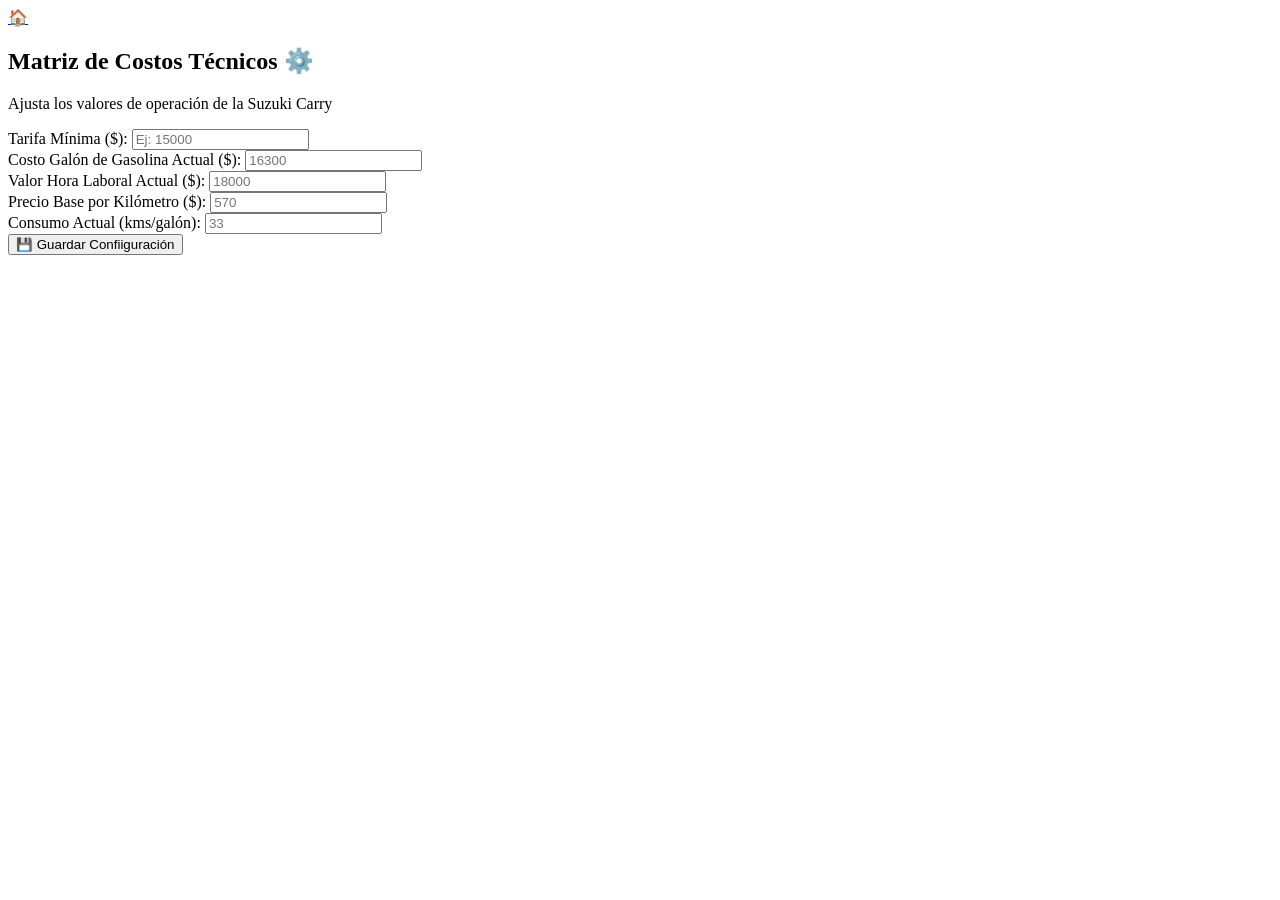
==== config.html @ 87ef6afc "Add files via upload primer commit, app utilizable" ====
<!DOCTYPE html>
<html>
    <head>
        <meta charset="UTF-8">
        <meta name="viewport" content="width=device-width, initial-scale=1.0">
        <title>Configuración Carry</title>
        <link rel="stylesheet" href="css/global.css">
        <link rel="stylesheet" href="css/config.css">
    </head>
    <body>
        <form id="form_tarifas" class="tarjeta_modulo">
            <a href="index.html" class="btn_home_tarjeta" title="Volver al Inicio">🏠</a>
            <h2>Matriz de Costos Técnicos ⚙️</h2>
            <p>Ajusta los valores de operación de la Suzuki Carry</p>
            <div class="input_group">
                <label for="tarifa_base">Tarifa Mínima ($): </label>
                <input type="number" 
                       id="tarifa_base"
                       onkeypress="filtrarSoloNumeros(event)"
                       placeholder="Ej: 15000" 
                       step="1000" 
                       min="0">
            </div>
            <div class="input_group">
                <label for="costo_comb">Costo Galón de Gasolina Actual ($):</label>
                <input type="number" 
                       id="costo_comb"
                       onkeypress="filtrarSoloNumeros(event)"
                       placeholder="16300" 
                       step="100" 
                       min="0">
            </div>
            <div class="input_group">
                <label for="hora_lab">Valor Hora Laboral Actual ($):</label>
                <input type="number" 
                       id="hora_lab"
                       onkeypress="filtrarSoloNumeros(event)"
                       placeholder="18000" 
                       step="100" 
                       min="0">
            </div>
            <div class="input_group">
                <label for="precio_km">Precio Base por Kilómetro ($):</label>
                <input type="number" 
                       id="precio_km"
                       onkeypress="filtrarSoloNumeros(event)"
                       placeholder="570" 
                       step="10" 
                       min="0">
            </div>
            <div class="input_group">
                <label for="consumo_actual">Consumo Actual (kms/galón):</label>
                <input type="number" 
                       id="consumo_actual"
                       onkeypress="filtrarSoloNumeros(event)"
                       placeholder="33" 
                       step="1" 
                       min="0">
            </div>
            <button type="submit" class="main_btn">💾 Guardar Confiiguración</button>
        </form>
        <!--    Base de datos con filtro de carga obligatoria y ordenada (defer)
                El atributo defer cumple dos funciones críticas en html/javascript
                que la asincronía de la base de datos no puede resolver por sí sola:
                1. Garantiza el orden estricto de lectura (La Fila India)Como tu código
                está dividido en tres archivos que se necesitan entre sí, el navegador debe leerlos
                en un orden perfecto. Al ponerle defer a los tres, le ordenas a Firefox que los descargue
                en paralelo pero los ejecute estrictamente en el orden en que los escribiste.
                2. Evita que el código se ejecute antes de que existan los cajones de texto.
                Llamados 100% locales: Funcionan sin internet -->
        <script defer src="js/localforage.min.js"></script>
        <script defer src="js/init_globals.js"></script>
        <!-- <script defer src="js/config.js"></script> -->
    </body>
</html>
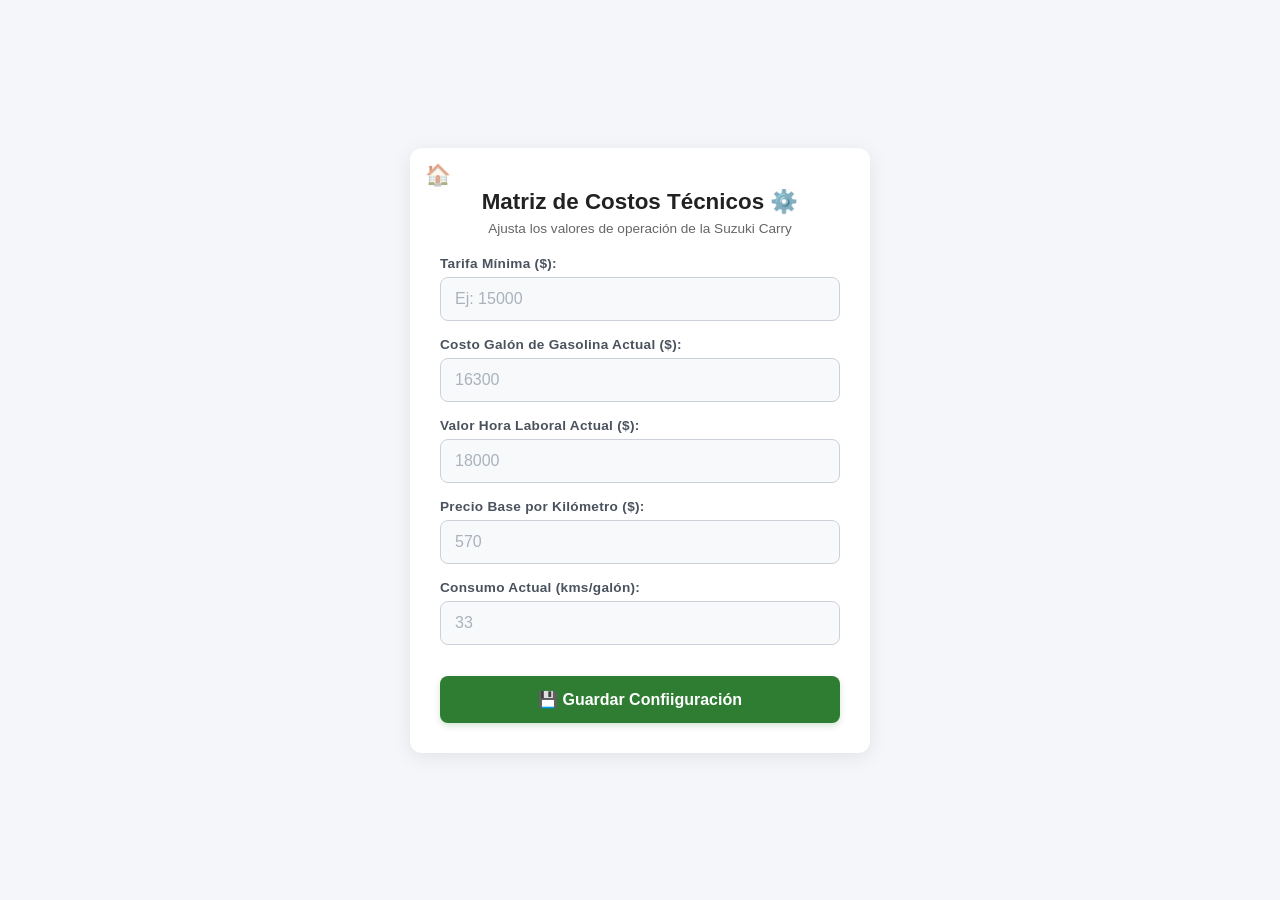
==== commit 3e679cc0: "Add files via upload Resubida de archivos corregidos para amontonarlos y sacarlos de carpetas para e" ====
--- a/config.html
+++ b/config.html
@@ -4,8 +4,8 @@
         <meta charset="UTF-8">
         <meta name="viewport" content="width=device-width, initial-scale=1.0">
         <title>Configuración Carry</title>
-        <link rel="stylesheet" href="css/global.css">
-        <link rel="stylesheet" href="css/config.css">
+        <link rel="stylesheet" href="global.css">
+        <link rel="stylesheet" href="config.css">
     </head>
     <body>
         <form id="form_tarifas" class="tarjeta_modulo">
@@ -68,8 +68,8 @@
                 en paralelo pero los ejecute estrictamente en el orden en que los escribiste.
                 2. Evita que el código se ejecute antes de que existan los cajones de texto.
                 Llamados 100% locales: Funcionan sin internet -->
-        <script defer src="js/localforage.min.js"></script>
-        <script defer src="js/init_globals.js"></script>
+        <script defer src="localforage.min.js"></script>
+        <script defer src="init_globals.js"></script>
         <!-- <script defer src="js/config.js"></script> -->
     </body>
 </html>
--- a/global.css
+++ b/global.css
@@ -0,0 +1,187 @@
+/* ==========================================
+   1. REGLAS GLOBALES Y CONFIGURACIÓN DE PANTALLA
+   ========================================== */
+* {
+    box-sizing: border-box;
+    margin: 0;
+    padding: 0;
+    font-family: sans-serif;
+}
+/* Centrado absoluto en PC y adaptabilidad total en celulares */
+body {
+    display: flex;
+    justify-content: center;
+    align-items: center;
+    min-height: 100vh;
+    background-color: #f4f6f9; /* Gris moderno muy suave */
+    padding: 15px;
+}
+/* ==========================================
+   2. CONTENEDOR MAESTRO: LA TARJETA
+   ========================================== */
+.tarjeta_modulo {
+    position: relative;       /* Clave para fijar los botones de las esquinas (🏠 y 🛣️) */
+    background: #ffffff;
+    padding: 30px;
+    border-radius: 12px;      /* Bordes redondeados modernos */
+    box-shadow: 0 4px 20px rgba(0, 0, 0, 0.08); /* Sombra elegante */
+    width: 100%;
+    max-width: 460px;         /* Tamaño compacto ideal para operar desde el carro */
+}
+/* Títulos principales dentro de cualquier módulo */
+.tarjeta_modulo h1 {
+    text-align: center;
+}
+.tarjeta_modulo h2 {
+    color: #222;
+    font-size: 1.4rem;
+    margin-bottom: 6px;
+    margin-top: 10px;         /* Espacio por si hay botones arriba */
+    text-align: center;
+}
+.tarjeta_modulo h3 {
+    font-size: 0.95rem;
+    color: #4a525d;
+    text-align: center;
+    margin-bottom: 15px;
+    text-transform: uppercase;
+    letter-spacing: 0.5px;
+}
+/* Subtítulos o textos descriptivos cortos */
+.tarjeta_modulo p {
+    font-size: 0.85rem;
+    color: #666;
+    margin-bottom: 20px;
+    text-align: center;
+}
+/* ==========================================
+   3. ELEMENTOS DE FORMULARIO ESTÁNDAR
+   ========================================== */
+.input_group {
+    display: flex;
+    flex-direction: column;   /* Apila la etiqueta encima de la caja de texto */
+    margin-bottom: 14px;
+}
+.input_group label {
+    font-size: 0.88rem;
+    font-weight: bold;
+    color: #444;
+    margin-bottom: 5px;
+}
+/* Cajas de texto, números y menús desplegables unificados */
+.input_group input, 
+.input_group select {
+    padding: 11px 14px;
+    border: 1px solid #ccd1d9;
+    border-radius: 6px;
+    font-size: 0.95rem;
+    color: #333;
+    background-color: #fff;
+    width: 100%;
+    outline: none;
+    transition: border-color 0.2s;
+}
+/* Efecto visual cuando el conductor hace clic en el campo */
+.input_group input:focus, 
+.input_group select:focus {
+    border-color: #1976d2; /* Azul sutil de enfoque */
+}
+/* ==========================================
+   3. BOTÓN HOME FLOTANTE INTERNO
+   ========================================== */
+.btn_home_tarjeta {
+    position: absolute;
+    top: 15px;
+    left: 15px;          
+    font-size: 1.3rem;
+    text-decoration: none;
+    color: #333;
+    opacity: 0.6;
+    transition: opacity 0.2s, transform 0.2s;
+}
+.btn_home_tarjeta:hover {
+    opacity: 1;
+    transform: scale(1.1);
+}
+/* Selector de tráfico discreto superior derecho */
+.select_trafic {
+    position: absolute;
+    top: 15px;
+    right: 15px;
+    font-size: 1.2rem;
+    background: none;
+    border: none;
+    cursor: pointer;
+    width: auto !important; /* Evita que ocupe todo el ancho */
+    padding: 0;
+    opacity: 0.7;
+    outline: none;
+}
+.select_trafic:hover {
+    opacity: 1;
+}
+.section_title {
+    text-align: center;
+    font-size: 0.9rem;
+    font-weight: bold;
+    text-transform: uppercase;
+    color: #64748b;
+    margin: 15px 0 8px 0;
+    border-left: 3px solid var(--accent);
+    padding-left: 8px;
+}
+.result_box {
+    margin-top: 15px;
+    padding: 15px;
+    background-color: #f1f5f9;
+    border-radius: 8px;
+    border: 1px dashed #cbd5e1;
+    display: none;
+}
+.total_highlight {
+    font-size: 1.6rem;
+    font-weight: bold;
+    color: #16a34a;
+    text-align: center;
+    margin-bottom: 10px;
+}
+.summary_text {
+    font-size: 0.88rem;
+    white-space: pre-line;
+    line-height: 1.5;
+}
+.loading {
+    text-align: center;
+    color: var(--accent);
+    font-weight: bold;
+    display: none;
+    margin: 10px 0;
+}
+/* ==========================================
+   4. BOTONES Y ACCIONES GENERALES
+   ========================================== */
+.main_btn {
+    width: 100%;
+    padding: 12px;
+    background-color: #2e7d32; /* Verde éxito de logística */
+    color: white;
+    border: none;
+    border-radius: 6px;
+    font-weight: bold;
+    cursor: pointer;
+    font-size: 1rem;
+    margin-top: 10px;
+    transition: background-color 0.2s;
+}
+.main_btn:hover {
+    background-color: #1b5e20;
+}
+.btn_calc {
+    background-color: #16a34a;
+    color: white;
+}
+.btn_copy {
+    background-color: #2563eb;
+    color: white;
+    display: none;
+}
--- a/config.css
+++ b/config.css
@@ -0,0 +1,64 @@
+/* ==========================================================================
+   css/config.css - Personalización Exclusiva de la Matriz de Costos Técnicos
+   ========================================================================== */
+/* 2. FILAS DE CAPTURA DE DATOS (Mapeo de tu clase .input_group) */
+.input_group {
+    display: flex;
+    flex-direction: column; /* Apila el texto arriba y el cajón abajo */
+    margin-bottom: 16px;    /* Espacio elegante entre cada parámetro */
+    text-align: left;
+}
+.input_group label {
+    font-size: 0.85rem;
+    font-weight: bold;
+    color: #4a525d;         /* Gris oscuro corporativo */
+    margin-bottom: 6px;
+    letter-spacing: 0.3px;
+}
+/* 3. EMBELLECIMIENTO DE LOS CAJONES NUMÉRICOS (Inputs) */
+.input_group input {
+    padding: 12px 14px;
+    border: 1px solid #ccd1d9; /* Borde gris suave estándar */
+    border-radius: 8px;        /* Esquinas curvas modernas */
+    font-size: 1rem;
+    color: #333333;
+    background-color: #f8f9fa; /* Fondo gris tiza sutil para denotar área de entrada */
+    width: 100%;
+    outline: none;
+    font-weight: 500;          /* Resalta un poco los números digitados */
+    transition: border-color 0.2s, background-color 0.2s, box-shadow 0.2s;
+}
+/* Efecto visual de iluminación cuando el conductor hace clic en el cajón */
+.input_group input:focus {
+    border-color: #0066cc;     /* Azul profesional */
+    background-color: #ffffff; /* El fondo se vuelve blanco puro al escribir */
+    box-shadow: 0 0 0 3px rgba(0, 102, 204, 0.15); /* Efecto de brillo exterior */
+}
+/* Estilo para el texto gris de ejemplo (Placeholder) */
+.input_group input::placeholder {
+    color: #aab2bd;
+    font-weight: normal;
+}
+/* 4. BOTÓN PRINCIPAL DE GUARDADO (Mapeo de tu clase .main_btn) */
+.main_btn {
+    width: 100%;
+    padding: 14px;
+    background-color: #2e7d32; /* Verde éxito / Logística segura */
+    color: #ffffff;
+    border: none;
+    border-radius: 8px;
+    font-weight: bold;
+    cursor: pointer;
+    font-size: 1rem;
+    margin-top: 15px;
+    box-shadow: 0 3px 6px rgba(46, 125, 50, 0.2); /* Sombra verde discreta */
+    transition: background-color 0.2s, transform 0.1s, box-shadow 0.2s;
+}
+.main_btn:hover {
+    background-color: #1b5e20; /* Verde más oscuro al pasar el mouse */
+    box-shadow: 0 4px 12px rgba(46, 125, 50, 0.3);
+}
+/* Simulación de botón físico al presionarlo en el celular */
+.main_btn:active {
+    transform: scale(0.98);
+}
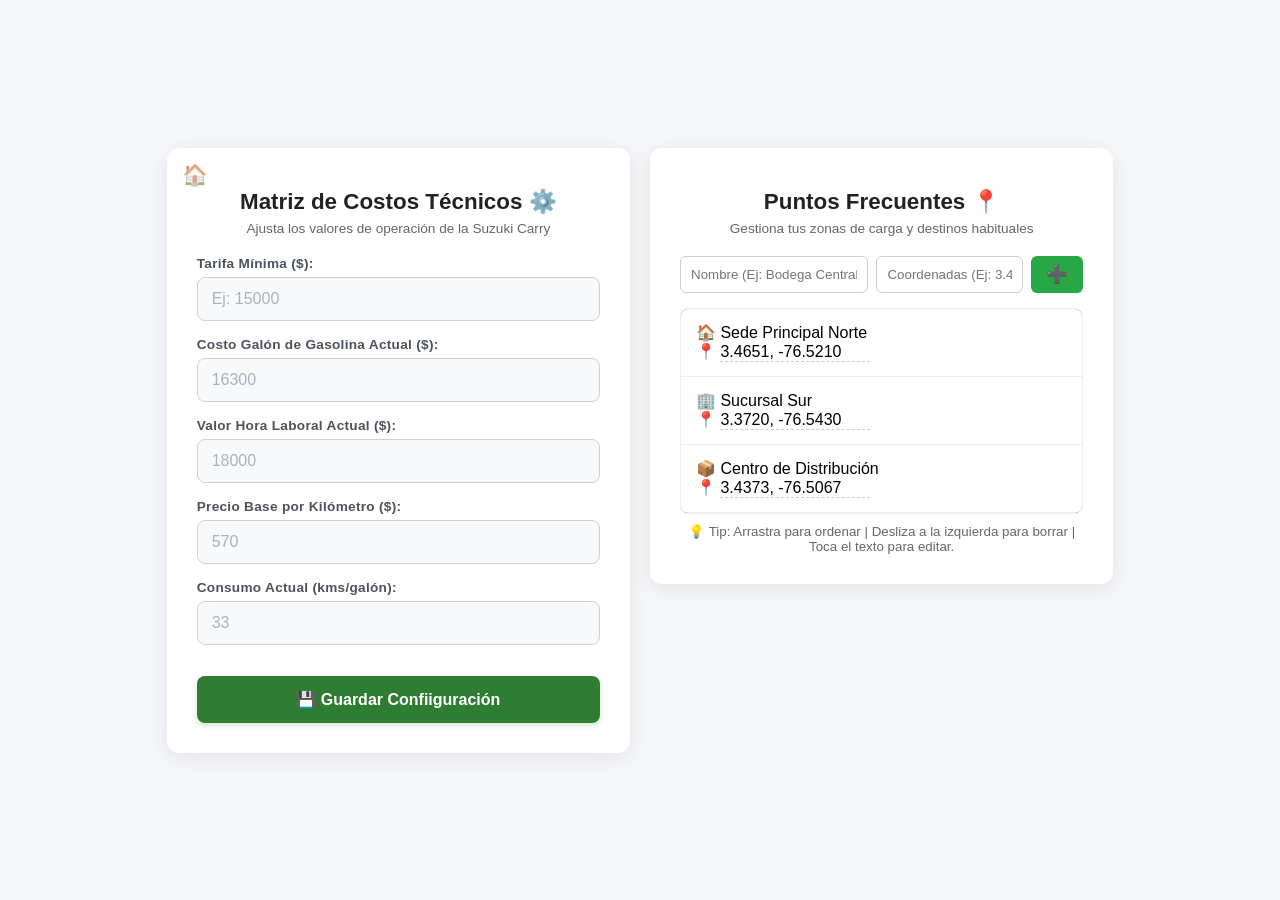
==== commit 00b8e277: "implementación de clase localForage ficticia para mantener la estructura del localForage real para u" ====
--- a/config.html
+++ b/config.html
@@ -8,57 +8,84 @@
         <link rel="stylesheet" href="config.css">
     </head>
     <body>
-        <form id="form_tarifas" class="tarjeta_modulo">
-            <a href="index.html" class="btn_home_tarjeta" title="Volver al Inicio">🏠</a>
-            <h2>Matriz de Costos Técnicos ⚙️</h2>
-            <p>Ajusta los valores de operación de la Suzuki Carry</p>
-            <div class="input_group">
-                <label for="tarifa_base">Tarifa Mínima ($): </label>
-                <input type="number" 
-                       id="tarifa_base"
-                       onkeypress="filtrarSoloNumeros(event)"
-                       placeholder="Ej: 15000" 
-                       step="1000" 
-                       min="0">
+        <!-- Contenedor principal para organizar el formulario y la lista en paralelo -->
+        <div class="contenedor_config_layout">
+            <form id="form_tarifas" class="tarjeta_modulo">
+                <a href="index.html" class="btn_home_tarjeta" title="Volver al Inicio">🏠</a>
+                <h2>Matriz de Costos Técnicos ⚙️</h2>
+                <p>Ajusta los valores de operación de la Suzuki Carry</p>
+                <div class="input_group">
+                    <label for="tarifa_base">Tarifa Mínima ($): </label>
+                    <input type="number" 
+                           id="tarifa_base"
+                           onkeypress="filtrarSoloNumeros(event)"
+                           placeholder="Ej: 15000" 
+                           step="1000" 
+                           min="0">
+                </div>
+                <div class="input_group">
+                    <label for="costo_comb">Costo Galón de Gasolina Actual ($):</label>
+                    <input type="number" 
+                           id="costo_comb"
+                           onkeypress="filtrarSoloNumeros(event)"
+                           placeholder="16300" 
+                           step="100" 
+                           min="0">
+                </div>
+                <div class="input_group">
+                    <label for="hora_lab">Valor Hora Laboral Actual ($):</label>
+                    <input type="number" 
+                           id="hora_lab"
+                           onkeypress="filtrarSoloNumeros(event)"
+                           placeholder="18000" 
+                           step="100" 
+                           min="0">
+                </div>
+                <div class="input_group">
+                    <label for="precio_km">Precio Base por Kilómetro ($):</label>
+                    <input type="number" 
+                           id="precio_km"
+                           onkeypress="filtrarSoloNumeros(event)"
+                           placeholder="570" 
+                           step="10" 
+                           min="0">
+                </div>
+                <div class="input_group">
+                    <label for="consumo_actual">Consumo Actual (kms/galón):</label>
+                    <input type="number" 
+                           id="consumo_actual"
+                           onkeypress="filtrarSoloNumeros(event)"
+                           placeholder="33" 
+                           step="1" 
+                           min="0">
+                </div>
+                <button type="submit" class="main_btn">💾 Guardar Confiiguración</button>
+            </form>
+            
+            <!-- NUEVO MÓDULO: Puntos y Posiciones Guardadas -->
+            <div id="modulo_puntos" class="tarjeta_modulo">
+                <h2>Puntos Frecuentes 📍</h2>
+                <p>Gestiona tus zonas de carga y destinos habituales</p>
+                <!-- Input rápido para agregar un nuevo punto -->
+                <div class="input_agregar_punto">
+                    <input type="text" id="nombre_nuevo_punto" placeholder="Nombre (Ej: Bodega Central o Cali Norte)">
+                    <input type="text" id="coord_nuevo_punto" placeholder="Coordenadas (Ej: 3.4651, -76.5210)">
+                    <button type="button" id="btn_agregar_punto" title="Agregar Punto">➕</button>
+                </div>
+                <!-- Lista Deslizable e Interactiva -->
+                <div class="wrapper_lista_deslizable">
+                    <ul id="lista_puntos" class="lista_interactiva">
+                        <!-- Ejemplo de ítem (Se generarán dinámicamente con JS) -->
+                        <li class="item_punto" draggable="false">
+                            <div class="contenido_item" contenteditable="false">
+                                No tienes puntos guardados actualmente
+                            </div>
+                        </li>
+                    </ul>
+                </div>
+                <small class="instruccion_uso">💡 Tip: Arrastra para ordenar | Desliza a la izquierda para borrar | Toca el texto para editar.</small>
             </div>
-            <div class="input_group">
-                <label for="costo_comb">Costo Galón de Gasolina Actual ($):</label>
-                <input type="number" 
-                       id="costo_comb"
-                       onkeypress="filtrarSoloNumeros(event)"
-                       placeholder="16300" 
-                       step="100" 
-                       min="0">
-            </div>
-            <div class="input_group">
-                <label for="hora_lab">Valor Hora Laboral Actual ($):</label>
-                <input type="number" 
-                       id="hora_lab"
-                       onkeypress="filtrarSoloNumeros(event)"
-                       placeholder="18000" 
-                       step="100" 
-                       min="0">
-            </div>
-            <div class="input_group">
-                <label for="precio_km">Precio Base por Kilómetro ($):</label>
-                <input type="number" 
-                       id="precio_km"
-                       onkeypress="filtrarSoloNumeros(event)"
-                       placeholder="570" 
-                       step="10" 
-                       min="0">
-            </div>
-            <div class="input_group">
-                <label for="consumo_actual">Consumo Actual (kms/galón):</label>
-                <input type="number" 
-                       id="consumo_actual"
-                       onkeypress="filtrarSoloNumeros(event)"
-                       placeholder="33" 
-                       step="1" 
-                       min="0">
-            </div>
-            <button type="submit" class="main_btn">💾 Guardar Confiiguración</button>
-        </form>
+        </div>
         <!--    Base de datos con filtro de carga obligatoria y ordenada (defer)
                 El atributo defer cumple dos funciones críticas en html/javascript
                 que la asincronía de la base de datos no puede resolver por sí sola:
@@ -68,8 +95,45 @@
                 en paralelo pero los ejecute estrictamente en el orden en que los escribiste.
                 2. Evita que el código se ejecute antes de que existan los cajones de texto.
                 Llamados 100% locales: Funcionan sin internet -->
-        <script defer src="localforage.min.js"></script>
-        <script defer src="init_globals.js"></script>
-        <!-- <script defer src="js/config.js"></script> -->
+        <script>
+            function autoLlenarCamposConfig() {
+                // Inyectamos cada valor en su caja de texto correspondiente usando tus IDs
+                document.getElementById('tarifa_base').value = TARIFAS_CARRY.tar_min;
+                document.getElementById('costo_comb').value = TARIFAS_CARRY.gaso;
+                document.getElementById('hora_lab').value = TARIFAS_CARRY.hora;
+                document.getElementById('precio_km').value = TARIFAS_CARRY.km_base;
+                document.getElementById('consumo_actual').value = TARIFAS_CARRY.cons;
+                console.log("✅ Fase autollenado de campos de configuración almacenados");
+            }
+            // envío del formulario para guardar la configuración
+            document.getElementById('form_tarifas').addEventListener('submit', function (event) {
+                // Evita que la página se recargue automáticamente al presionar guardar
+                event.preventDefault();
+                // 2. Guardar valores
+                // Usamos parseFloat para asegurarnos de que el navegador lea números y no texto
+                TARIFAS_CARRY = {
+                    tar_min: parseFloat(document.getElementById('tarifa_base').value),
+                    gaso: parseFloat(document.getElementById('costo_comb').value),
+                    hora: parseFloat(document.getElementById('hora_lab').value),
+                    km_base: parseFloat(document.getElementById('precio_km').value),
+                    cons: parseFloat(document.getElementById('consumo_actual').value)
+                };
+                dbTarifas.setItem(KEY_TARIFAS_GUARDADAS, TARIFAS_CARRY).then(function () {
+                    alert("¡Parámetros guardados en el correctamente! 🚚");
+                    // Redireccionar de vuelta al menú principal automáticamente
+                    window.location.href = "index.html";
+                }).catch(function (err) {
+                    console.error("Error al escribir en IndexedDB:", err);
+                });
+                //guardarPuntosEnServidor();
+                guardarPuntosEnServidor().catch(err => {
+                    console.error("⚠️ Error atrapado inline:", err);
+                    return; 
+                });
+            });
+        </script>
+        <!--        <script defer src="./localforage.min.js"></script>-->
+        <script defer src="./init_globals.js"></script>
+        <script defer src="./mdl_pnts_config.js"></script>
     </body>
 </html>
--- a/config.css
+++ b/config.css
@@ -61,4 +61,174 @@
 /* Simulación de botón físico al presionarlo en el celular */
 .main_btn:active {
     transform: scale(0.98);
+}
+/* Disposición en paralelo */
+.contenedor_config_layout {
+    display: flex;
+    flex-wrap: wrap;
+    gap: 20px;
+    justify-content: center;
+    align-items: flex-start;
+    max-width: 1200px;
+    margin: 20px auto;
+    padding: 0 15px;
+}
+
+/* Forzar que compartan espacio si la pantalla es amplia */
+.contenedor_config_layout .tarjeta_modulo {
+    flex: 1;
+    min-width: 320px;
+    max-width: 550px;
+}
+
+/* Área de agregar punto rápido */
+.input_agregar_punto {
+    display: flex;
+    gap: 10px;
+    margin-bottom: 15px;
+}
+.input_agregar_punto input {
+    flex: 1;
+    padding: 10px;
+    border: 1px solid #ccc;
+    border-radius: 6px;
+}
+.input_agregar_punto button {
+    background: #28a745;
+    border: none;
+    border-radius: 6px;
+    padding: 0 15px;
+    cursor: pointer;
+    font-size: 1.1rem;
+}
+
+/* Lista Deslizable Estilo App Móvil */
+.wrapper_lista_deslizable {
+    max-height: 350px;
+    overflow-y: auto;
+    border: 1px solid #eee;
+    border-radius: 8px;
+    background: #fafafa;
+}
+.lista_interactiva {
+    list-style: none;
+    padding: 0;
+    margin: 0;
+}
+
+/* El truco del ítem: Posicionamiento relativo para ocultar el botón borrar abajo */
+.item_punto {
+    position: relative;
+    background: #dc3545; /* Fondo rojo de eliminación */
+    overflow: hidden;
+    border-bottom: 1px solid #eee;
+    cursor: grab;
+    user-select: none;
+}
+.item_punto:active {
+    cursor: grabbing;
+}
+
+/* Texto de fondo que aparece al deslizar */
+.accion_eliminar_fondo {
+    position: absolute;
+    right: 15px;
+    top: 50%;
+    transform: translateY(-50%);
+    color: white;
+    font-weight: bold;
+    font-size: 0.9rem;
+    pointer-events: none;
+}
+
+/* Cuerpo visible del ítem que se mueve con el dedo/mouse */
+.contenido_item {
+    position: relative;
+    background: white;
+    padding: 14px 15px;
+    z-index: 2;
+    transition: transform 0.2s ease-out;
+    outline: none;
+}
+
+/* Al editar el texto directamente */
+.contenido_item[contenteditable="true"]:focus {
+    background: #eef7ff;
+    box-shadow: inset 0 0 4px rgba(0,123,255,0.3);
+}
+
+/* Efecto visual cuando se está arrastrando para cambiar orden */
+.item_punto.dragging {
+    opacity: 0.5;
+    background: #e0e0e0;
+}
+
+.instruccion_uso {
+    display: block;
+    margin-top: 10px;
+    color: #666;
+    text-align: center;
+}
+
+/* Contenedor del nombre (Letra más grande y negrita) */
+.punto_nombre {
+    font-weight: bold;
+    font-size: 1rem;
+    color: #333;
+    outline: none;
+    margin-bottom: 4px;
+}
+
+/* Contenedor de coordenadas (Más pequeño y gris) */
+.punto_coordenadas {
+    font-size: 0.85rem;
+    color: #666;
+}
+
+.coordenadas_texto {
+    display: inline-block;
+    min-width: 150px;
+    outline: none;
+    border-bottom: 1px dashed #ccc; /* Guía visual de que es editable */
+}
+
+/* Indicador cuando el campo está vacío */
+[contenteditable="true"]:empty:before {
+    content: attr(data-placeholder);
+    color: #aaa;
+    font-style: italic;
+}
+.input_agregar_punto {
+    display: flex;
+    gap: 8px;
+    margin-bottom: 15px;
+    flex-wrap: wrap; /* Por si la pantalla es muy angosta en un celular */
+}
+.input_agregar_punto #nombre_nuevo_punto {
+    flex: 2; /* Le da más espacio al campo del nombre */
+    min-width: 150px;
+    padding: 10px;
+    border: 1px solid #ccc;
+    border-radius: 6px;
+}
+.input_agregar_punto #coord_nuevo_punto {
+    flex: 1.5; /* Espacio intermedio para las coordenadas lat,lng */
+    min-width: 130px;
+    padding: 10px;
+    border: 1px solid #ccc;
+    border-radius: 6px;
+}
+.input_agregar_punto button {
+    background: #28a745;
+    color: white;
+    border: none;
+    border-radius: 6px;
+    padding: 0 15px;
+    cursor: pointer;
+    font-size: 1.1rem;
+}
+/* Si el ítem no tiene coordenadas válidas, se pone rojo de advertencia */
+.item_punto.item_invalido .contenido_item {
+    background: #fff0f0;
+    border-left: 5px solid #dc3545;
 }
